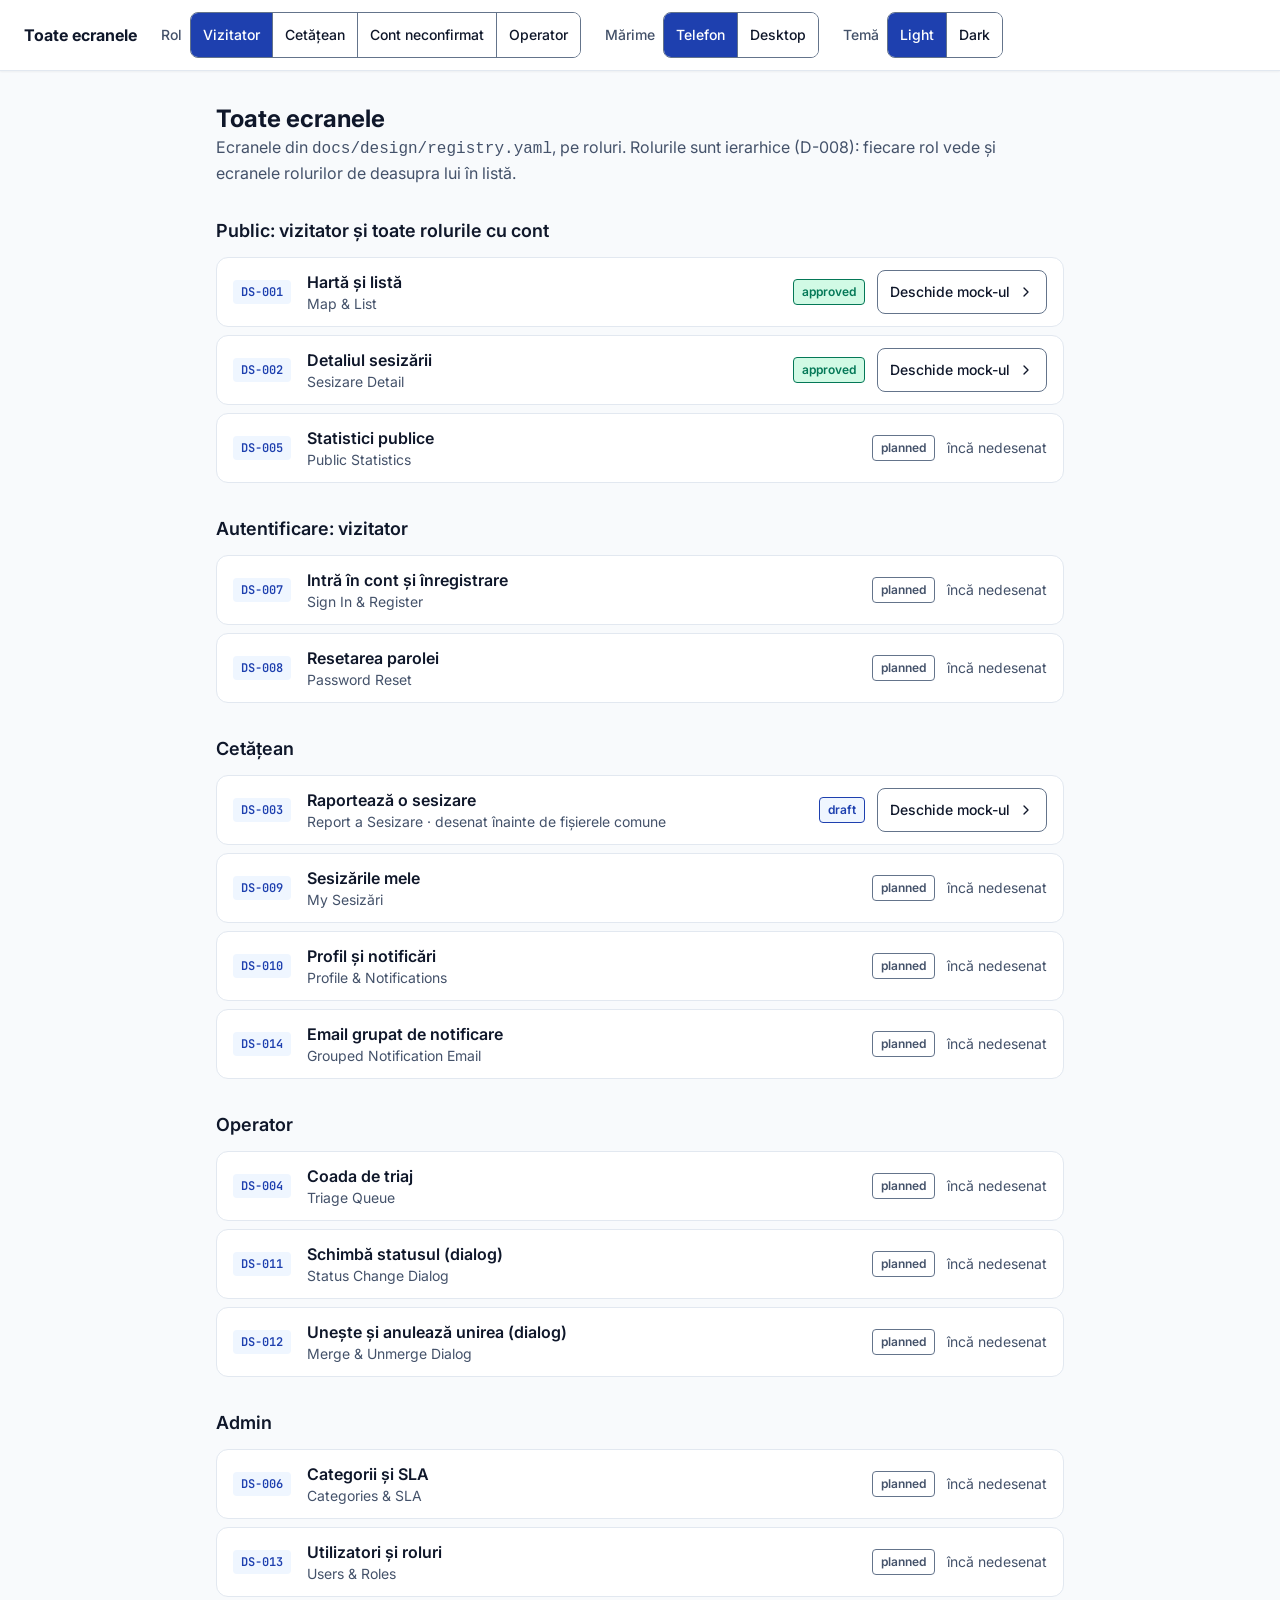
==== docs/design/mocks/index.html @ 221eec3c "docs(P08): DS-002 approved, shared mocks, D-010 and D-011 - DS-002 Sesizare Detail mock (approved): " ====
<!DOCTYPE html>
<html lang="ro">
<head>
  <meta charset="UTF-8">
  <meta name="viewport" content="width=device-width, initial-scale=1.0">
  <title>Toate ecranele · mock-uri (Cartierul Tineretului, Sibiu)</title>
  <link rel="preconnect" href="https://fonts.googleapis.com">
  <link rel="preconnect" href="https://fonts.gstatic.com" crossorigin>
  <link href="https://fonts.googleapis.com/css2?family=Inter:wght@400;500;600;700&family=JetBrains+Mono:wght@400;600&display=swap" rel="stylesheet">
  <link rel="stylesheet" href="shared.css">
  <style>
    .index { max-width: calc(var(--space-8) * 28); margin: 0 auto; padding: var(--space-8) var(--space-6); display: grid; gap: var(--space-8); }
    .index h1 { font-size: var(--text-xl); line-height: var(--lh-xl); font-weight: 700; }
    .index h2 { font-size: var(--text-lg); line-height: var(--lh-lg); font-weight: 600; margin-bottom: var(--space-3); }
    .rows { list-style: none; display: grid; gap: var(--space-2); }
    .row { display: grid; grid-template-columns: auto minmax(0, 1fr) auto; gap: var(--space-2) var(--space-4); align-items: center;
      padding: var(--space-3) var(--space-4); border-radius: var(--radius-lg); background: var(--color-surface); border: 1px solid var(--color-border); scroll-margin-top: calc(var(--space-8) * 3); }
    .row:target { border-color: var(--color-primary); background: var(--color-primary-subtle); }
    .row-name { font-weight: 600; overflow-wrap: anywhere; }
    .row-name small { display: block; font-weight: 400; font-size: var(--text-sm); line-height: var(--lh-sm); color: var(--color-text-muted); }
    .row-end { display: flex; flex-wrap: wrap; gap: var(--space-2) var(--space-3); align-items: center; justify-content: flex-end; }
    .st { font-size: var(--text-xs); line-height: var(--lh-xs); font-weight: 600; padding: var(--space-1) var(--space-2); border-radius: var(--radius-sm);
      border: 1px solid var(--color-border-input); color: var(--color-text-muted); }
    .st-approved { border-color: var(--color-success); color: var(--color-success); background: var(--color-success-bg); }
    .st-draft { border-color: var(--color-primary); color: var(--color-primary); background: var(--color-primary-subtle); }
    .undrawn { font-size: var(--text-sm); line-height: var(--lh-sm); color: var(--color-text-muted); }
    @media (max-width: 767px) { .row { grid-template-columns: auto minmax(0, 1fr); } .row-end { grid-column: 1 / -1; justify-content: flex-start; } }
  </style>
</head>
<body data-theme="light">
  <!-- Mock controls: the role, size and theme chosen here travel to every mock opened from this page -->
  <header class="mock-bar" id="mock-bar" aria-label="Comenzi mock"></header>
  <main class="index" id="index"></main>

  <script src="shared.js"></script>
  <script>
    const S = mockState({ role: 'vizitator', size: 'phone', theme: 'light' }, { roles: ['vizitator', 'cetatean', 'neconfirmat', 'operator'] });
    const STATUS_LABEL = { planned: 'planned', draft: 'draft', approved: 'approved', implemented: 'implemented', deprecated: 'deprecated' };

    function bar() {
      const seg = (ctl, items) => `<div class="seg" data-ctl="${ctl}">${items.map(([v, l]) => `<button data-v="${v}">${l}</button>`).join('')}</div>`;
      document.getElementById('mock-bar').innerHTML = `
        <div class="mock-group"><strong>Toate ecranele</strong></div>
        <div class="mock-group"><span>Rol</span>${seg('role', ['vizitator', 'cetatean', 'neconfirmat', 'operator'].map(r => [r, ROLE_LABELS[r]]))}</div>
        <div class="mock-group"><span>Mărime</span>${seg('size', [['phone', 'Telefon'], ['desktop', 'Desktop']])}</div>
        <div class="mock-group"><span>Temă</span>${seg('theme', [['light', 'Light'], ['dark', 'Dark']])}</div>`;
    }

    function render() {
      syncBar(S);
      const p = new URLSearchParams(carried(S));
      history.replaceState(null, '', `${location.pathname}?${p}${location.hash}`);
      const target = screen(location.hash.slice(1));
      const notice = target && !target.file ? `<div class="msg msg-note" role="status">
          <div class="msg-title">${ic('i-image')}${target.id} · ${target.ro}: încă nedesenat</div>
          <p>Ecranul e în lista aprobată (registry.yaml), dar nu are încă mock. Linkul care te-a adus aici va duce la mock când va fi desenat.</p></div>` : '';
      const groups = SCREEN_GROUPS.map(([g, label]) => {
        const rows = SCREENS.filter(s => s.group === g).map(s => `<li class="row" id="${s.id}">
            <span class="mock-id">${s.id}</span>
            <span class="row-name">${s.ro}<small>${s.name}${s.legacy ? ' · desenat înainte de fișierele comune' : ''}</small></span>
            <span class="row-end"><span class="st st-${s.status}">${STATUS_LABEL[s.status]}</span>
              ${s.file ? `<a class="btn btn-secondary btn-sm" href="${mockHref(s.id)}">Deschide mock-ul ${ic('i-chevron')}</a>` : '<span class="undrawn">încă nedesenat</span>'}</span></li>`).join('');
        return `<section aria-labelledby="g-${g}"><h2 id="g-${g}">${label}</h2><ul class="rows">${rows}</ul></section>`;
      }).join('');
      document.getElementById('index').innerHTML = `<div><h1>Toate ecranele</h1>
          <p class="muted">Ecranele din <code>docs/design/registry.yaml</code>, pe roluri. Rolurile sunt ierarhice (D-008): fiecare rol vede și ecranele rolurilor de deasupra lui în listă.</p></div>
        ${notice}${groups}`;
    }

    document.addEventListener('click', e => {
      const ctl = e.target.closest('[data-ctl] button');
      if (ctl) { S[ctl.parentElement.dataset.ctl] = ctl.dataset.v; render(); }
    });
    window.addEventListener('hashchange', render);
    bar();
    render();
  </script>
</body>
</html>
---- docs/design/mocks/shared.css ----
/* docs/design/mocks/shared.css — tokens and shared parts of every mock (DESIGN.md → Linking mocks).
   Loaded before each mock's own <style>. */
/* ── Design tokens: docs/design/DESIGN.md (values copied 1:1) ─────────────
   Light values are also declared on [data-theme="light"], so the map layer
   (data-theme="light" in both themes) keeps the light values of pins,
   clusters and the polygon, as the project guardrail requires. */
:root, [data-theme="light"] {
  --color-bg: #f8fafc;
  --color-surface: #ffffff;
  --color-surface-elevated: #f1f5f9;
  --color-border: #e2e8f0;
  --color-border-subtle: #f1f5f9;
  --color-border-input: #64748b;
  --color-text: #0f172a;
  --color-text-muted: #44526a;
  --color-primary: #1e40af;
  --color-primary-hover: #1e3a8a;
  --color-on-primary: #ffffff;
  --color-primary-subtle: #eff6ff;
  --color-focus: #1e40af;
  --color-status-noua: #0369a1;
  --color-status-noua-bg: #e0f2fe;
  --color-status-confirmata: #6d28d9;
  --color-status-confirmata-bg: #ede9fe;
  --color-status-in-lucru: #92400e;
  --color-status-in-lucru-bg: #fef3c7;
  --color-status-rezolvata: #047857;
  --color-status-rezolvata-bg: #d1fae5;
  --color-status-respinsa: #334155;
  --color-status-respinsa-bg: #e2e8f0;
  --color-status-fuzionata: #475569;
  --color-status-fuzionata-bg: #f1f5f9;
  --color-success: #047857;
  --color-success-bg: #d1fae5;
  --color-danger: #b91c1c;
  --color-danger-bg: #fee2e2;
}
[data-theme="dark"] {
  --color-bg: #0b0f19;
  --color-surface: #151c2c;
  --color-surface-elevated: #1e293b;
  --color-border: #253248;
  --color-border-subtle: #1b2436;
  --color-border-input: #7c8ba1;
  --color-text: #f8fafc;
  --color-text-muted: #a3b1c6;
  --color-primary: #60a5fa;
  --color-primary-hover: #93c5fd;
  --color-on-primary: #0b0f19;
  --color-primary-subtle: #172554;
  --color-focus: #93c5fd;
  --color-status-noua: #7dd3fc;
  --color-status-noua-bg: #0c2d48;
  --color-status-confirmata: #c4b5fd;
  --color-status-confirmata-bg: #2e1065;
  --color-status-in-lucru: #fcd34d;
  --color-status-in-lucru-bg: #422006;
  --color-status-rezolvata: #6ee7b7;
  --color-status-rezolvata-bg: #052e2b;
  --color-status-respinsa: #e2e8f0;
  --color-status-respinsa-bg: #334155;
  --color-status-fuzionata: #a3b1c6;
  --color-status-fuzionata-bg: #1e293b;
  --color-success: #6ee7b7;
  --color-success-bg: #052e2b;
  --color-danger: #fca5a5;
  --color-danger-bg: #450a0a;
}
:root {
  --font-sans: 'Inter', system-ui, sans-serif;
  --font-mono: 'JetBrains Mono', monospace;
  --font-numeric: tabular-nums;
  --text-xs: 12px;   --lh-xs: 16px;
  --text-sm: 14px;   --lh-sm: 20px;
  --text-base: 16px; --lh-base: 24px;
  --text-lg: 18px;   --lh-lg: 28px;
  --text-xl: 24px;   --lh-xl: 32px;
  --text-2xl: 30px;  --lh-2xl: 36px;
  --space-1: 4px; --space-2: 8px; --space-3: 12px; --space-4: 16px;
  --space-6: 24px; --space-8: 32px; --size-touch: 44px;
  --radius-sm: 4px; --radius-md: 8px; --radius-lg: 12px; --radius-xl: 16px; --radius-full: 9999px;
  --shadow-sm: 0 1px 2px rgba(0,0,0,0.05);
  --shadow-md: 0 4px 6px -1px rgba(0,0,0,0.1);
  --shadow-lg: 0 10px 15px -3px rgba(0,0,0,0.1);

  /* MOCK ONLY, not tokens: device frames. */
  --mock-phone-w: 375px;  --mock-phone-h: 760px;
  --mock-desk-w: 1280px;  --mock-desk-h: 800px;
}

/* ── Base ─────────────────────────────────────────────────────────────── */
* { box-sizing: border-box; margin: 0; padding: 0; }
body {
  font-family: var(--font-sans); font-size: var(--text-base); line-height: var(--lh-base);
  background: var(--color-bg); color: var(--color-text);
}
button, select, input { font: inherit; color: inherit; }
button { cursor: pointer; }
a { color: var(--color-primary); }
:focus-visible { outline: calc(var(--space-1) / 2) solid var(--color-focus); outline-offset: calc(var(--space-1) / 2); }
.sr-only { position: absolute; width: 1px; height: 1px; overflow: hidden; clip: rect(0 0 0 0); white-space: nowrap; }
.i { width: var(--space-4); height: var(--space-4); flex: none; stroke: currentColor; fill: none;
     stroke-width: 2; stroke-linecap: round; stroke-linejoin: round; }
.i-lg { width: var(--space-6); height: var(--space-6); }
.i-xl { width: var(--space-8); height: var(--space-8); }
.mono { font-family: var(--font-mono); }
.num { font-variant-numeric: var(--font-numeric); }
.muted { color: var(--color-text-muted); }

/* ── Mock chrome (not part of the screen) ─────────────────────────────── */
.mock-bar {
  position: sticky; top: 0; z-index: 50; display: flex; flex-wrap: wrap; gap: var(--space-3) var(--space-6);
  align-items: center; padding: var(--space-3) var(--space-6);
  background: var(--color-surface); border-bottom: 1px solid var(--color-border); box-shadow: var(--shadow-sm);
}
.mock-id { font-family: var(--font-mono); font-size: var(--text-xs); line-height: var(--lh-xs); font-weight: 600;
  color: var(--color-primary); background: var(--color-primary-subtle); padding: var(--space-1) var(--space-2); border-radius: var(--radius-sm); }
.mock-status { font-size: var(--text-xs); line-height: var(--lh-xs); font-weight: 600; color: var(--color-text-muted);
  border: 1px solid var(--color-border-input); padding: var(--space-1) var(--space-2); border-radius: var(--radius-sm); }
.mock-group { display: flex; align-items: center; gap: var(--space-2); }
.mock-group > span { font-size: var(--text-sm); line-height: var(--lh-sm); color: var(--color-text-muted); font-weight: 500; }
.mock-link { margin-left: auto; min-height: var(--size-touch); display: inline-flex; align-items: center; gap: var(--space-2);
  padding: 0 var(--space-3); border-radius: var(--radius-md); font-size: var(--text-sm); line-height: var(--lh-sm); font-weight: 500; text-decoration: none; }
.mock-link:hover { background: var(--color-primary-subtle); }
.seg { display: inline-flex; border: 1px solid var(--color-border-input); border-radius: var(--radius-md); overflow: hidden; }
.seg button { min-height: var(--size-touch); padding: 0 var(--space-3); border: 0; background: var(--color-surface);
  font-size: var(--text-sm); line-height: var(--lh-sm); font-weight: 500; display: inline-flex; align-items: center; gap: var(--space-2); }
.seg button + button { border-left: 1px solid var(--color-border-input); }
.seg button[aria-pressed="true"] { background: var(--color-primary); color: var(--color-on-primary); }
.stage { display: flex; flex-wrap: wrap; gap: var(--space-8); padding: var(--space-8) var(--space-6); align-items: flex-start; justify-content: center; }
.frame { flex: none; border: 1px solid var(--color-border); border-radius: var(--radius-xl); overflow: hidden;
  box-shadow: var(--shadow-lg); background: var(--color-bg); position: relative; }
.frame[data-size="phone"] { width: var(--mock-phone-w); height: var(--mock-phone-h); }
.frame[data-size="desktop"] { width: var(--mock-desk-w); height: var(--mock-desk-h); }
.frame-scroll { max-width: 100%; overflow-x: auto; padding-bottom: var(--space-2); }
.notes { flex: 1 1 calc(var(--space-8) * 10); max-width: calc(var(--space-8) * 16); font-size: var(--text-sm); line-height: var(--lh-sm);
  background: var(--color-surface); border: 1px solid var(--color-border); border-radius: var(--radius-lg); padding: var(--space-6); }
.notes h2 { font-size: var(--text-lg); line-height: var(--lh-lg); font-weight: 600; margin-bottom: var(--space-2); }
.notes h3 { font-size: var(--text-sm); line-height: var(--lh-sm); font-weight: 600; margin: var(--space-4) 0 var(--space-1); }
.notes ul { padding-left: var(--space-4); display: grid; gap: var(--space-1); }

/* ── App shell ────────────────────────────────────────────────────────── */
.app { display: flex; flex-direction: column; height: 100%; color: var(--color-text); }
.appbar { display: flex; align-items: center; gap: var(--space-4); padding: var(--space-2) var(--space-4);
  background: var(--color-surface); border-bottom: 1px solid var(--color-border); min-height: calc(var(--size-touch) + var(--space-4)); }
.appbar { container-type: inline-size; }
@container (max-width: 340px) { .triage-label { display: none; } .triage { padding: 0; width: var(--size-touch); } }
.brand { display: flex; align-items: center; gap: var(--space-3); min-width: 0; flex: 1 1 auto; }
.brand-mark { width: var(--size-touch); height: var(--size-touch); border-radius: var(--radius-md); flex: none;
  display: grid; place-items: center; background: var(--color-primary-subtle); color: var(--color-primary); }
.brand-text { min-width: 0; }
.brand-name { font-size: var(--text-lg); line-height: var(--lh-lg); font-weight: 600; white-space: nowrap; overflow: hidden; text-overflow: ellipsis; }
.brand-sub { font-size: var(--text-xs); line-height: var(--lh-xs); color: var(--color-text-muted); white-space: nowrap; overflow: hidden; text-overflow: ellipsis; }
.nav { display: flex; gap: var(--space-1); }
.nav a { min-height: var(--size-touch); display: inline-flex; align-items: center; gap: var(--space-2); padding: 0 var(--space-3);
  border-radius: var(--radius-md); color: var(--color-text-muted); text-decoration: none; font-size: var(--text-sm); line-height: var(--lh-sm); font-weight: 500; }
.nav a:hover { color: var(--color-text); background: var(--color-surface-elevated); }
.nav a[aria-current="page"] { color: var(--color-primary); background: var(--color-primary-subtle); font-weight: 600; }
.actions { display: flex; align-items: center; gap: var(--space-2); flex: none; }

.btn { min-height: var(--size-touch); min-width: var(--size-touch); display: inline-flex; align-items: center; justify-content: center; gap: var(--space-2);
  padding: 0 var(--space-4); border-radius: var(--radius-md); font-size: var(--text-base); line-height: var(--lh-base); font-weight: 500;
  border: 1px solid transparent; text-decoration: none; white-space: nowrap; }
.btn-primary { background: var(--color-primary); color: var(--color-on-primary); }
.btn-primary:hover { background: var(--color-primary-hover); }
.btn-secondary { background: var(--color-surface); color: var(--color-text); border-color: var(--color-border-input); }
.btn-secondary:hover { background: var(--color-surface-elevated); }
.btn-ghost { background: transparent; color: var(--color-primary); }
.btn-ghost:hover { background: var(--color-primary-subtle); }
.btn-icon { padding: 0; width: var(--size-touch); }
.btn-sm { font-size: var(--text-sm); line-height: var(--lh-sm); padding: 0 var(--space-3); }
.btn:disabled { opacity: 1; background: var(--color-surface-elevated); color: var(--color-text-muted); border-color: var(--color-border); cursor: not-allowed; }
.avatar { width: var(--size-touch); height: var(--size-touch); border-radius: var(--radius-full); border: 1px solid var(--color-border-input);
  background: var(--color-surface-elevated); color: var(--color-text); display: grid; place-items: center; }

/* Badges: status bg + 1 px border in the status color + icon + name */
.badge { display: inline-flex; align-items: center; gap: var(--space-1); padding: 0 var(--space-2); min-height: calc(var(--lh-xs) + var(--space-2));
  border-radius: var(--radius-sm); border: 1px solid var(--sc); background: var(--sbg); color: var(--sc);
  font-size: var(--text-xs); line-height: var(--lh-xs); font-weight: 600; white-space: nowrap; }
.badge .i { width: var(--space-3); height: var(--space-3); stroke-width: 2.5; }
.badge-danger { --sc: var(--color-danger); --sbg: var(--color-danger-bg); white-space: normal; }
.st-noua { --sc: var(--color-status-noua); --sbg: var(--color-status-noua-bg); }
.st-confirmata { --sc: var(--color-status-confirmata); --sbg: var(--color-status-confirmata-bg); }
.st-in-lucru { --sc: var(--color-status-in-lucru); --sbg: var(--color-status-in-lucru-bg); }
.st-rezolvata { --sc: var(--color-status-rezolvata); --sbg: var(--color-status-rezolvata-bg); }
.st-respinsa { --sc: var(--color-status-respinsa); --sbg: var(--color-status-respinsa-bg); }
.st-fuzionata { --sc: var(--color-status-fuzionata); --sbg: var(--color-status-fuzionata-bg); }
.sla-ok { display: inline-flex; align-items: center; gap: var(--space-1); font-size: var(--text-xs); line-height: var(--lh-xs);
  font-weight: 500; color: var(--color-text-muted); }
.sla-ok .i { width: var(--space-3); height: var(--space-3); }

/* Photo thumbnails, IDs and meta rows */
.thumb { width: calc(var(--space-8) * 2); height: calc(var(--space-8) * 2); flex: none; border-radius: var(--radius-md); overflow: hidden;
  background: var(--color-surface-elevated); color: var(--color-text-muted); display: grid; place-items: center; }
.thumb img { width: 100%; height: 100%; object-fit: cover; display: block; }
/* No photo yet: a placeholder shaped like a photo (sky, ground, image icon) */
.thumb-ph { background: linear-gradient(to bottom, var(--color-status-noua-bg) 55%, var(--color-border) 55%); color: var(--color-text-muted); }
.card-id { font-family: var(--font-mono); font-size: var(--text-xs); line-height: var(--lh-xs); font-weight: 600; color: var(--color-text-muted); }
.meta { display: flex; align-items: flex-start; gap: var(--space-1); font-size: var(--text-sm); line-height: var(--lh-sm); color: var(--color-text-muted); }
.meta .i { width: var(--space-4); height: var(--lh-sm); }
.meta span { min-width: 0; overflow-wrap: anywhere; }

/* Skeleton (static: DESIGN.md has no duration tokens, so no shimmer) */
.sk { background: var(--color-surface-elevated); border-radius: var(--radius-sm); height: var(--space-3); }
.sk-card { display: flex; gap: var(--space-3); padding: var(--space-3); border-radius: var(--radius-lg); border: 1px solid var(--color-border); }
.sk-lines { flex: 1; display: grid; gap: var(--space-2); align-content: start; }

/* Messages */
.msg { display: grid; gap: var(--space-3); justify-items: start; padding: var(--space-4); border-radius: var(--radius-lg); }
.msg-title { display: flex; gap: var(--space-2); align-items: flex-start; font-weight: 600; }
.msg p { font-size: var(--text-sm); line-height: var(--lh-sm); }
.msg-error { background: var(--color-danger-bg); border: 1px solid var(--color-danger); color: var(--color-text); }
.msg-error .msg-title { color: var(--color-danger); }
.msg-empty { border: 1px dashed var(--color-border-input); background: var(--color-surface); justify-items: center; text-align: center; padding: var(--space-6) var(--space-4); }
.msg-empty .ico { width: calc(var(--space-8) + var(--space-4)); height: calc(var(--space-8) + var(--space-4)); border-radius: var(--radius-full);
  background: var(--color-surface-elevated); color: var(--color-text-muted); display: grid; place-items: center; }
.msg-empty .btns { display: flex; flex-wrap: wrap; gap: var(--space-2); justify-content: center; }
.msg-note { background: var(--color-primary-subtle); border: 1px solid var(--color-primary); color: var(--color-text); }
.msg-note .msg-title { color: var(--color-primary); }
.msg-success { background: var(--color-success-bg); border: 1px solid var(--color-success); color: var(--color-text); }
.msg-success .msg-title { color: var(--color-success); }
/* Example data in a mock (not from Field.md): a dashed neutral tag, never a status color (DESIGN.md → Example data in mocks) */
.ex { display: inline-flex; align-items: center; padding: 0 var(--space-1); border: 1px dashed var(--color-border-input); border-radius: var(--radius-sm);
  font-size: var(--text-xs); line-height: var(--lh-xs); font-weight: 600; color: var(--color-text-muted); white-space: nowrap; vertical-align: middle; }
.loading-note { display: flex; gap: var(--space-2); align-items: center; font-size: var(--text-sm); line-height: var(--lh-sm); color: var(--color-text-muted); margin-bottom: var(--space-3); }

/* ── Map parts every map mock uses ─────────────────────────────────── */
/* Leaflet host: light-scoped (the map stays light in dark mode); z-index 0 keeps Leaflet's panes under the overlays */
.leaflet-host { position: absolute; inset: 0; z-index: 0; color: var(--color-text); font-family: var(--font-sans); }
.leaflet-host .leaflet-control-attribution { font-size: var(--text-xs); line-height: var(--lh-xs); }
.area { stroke: var(--color-primary); stroke-width: 3; stroke-dasharray: 8 6; fill: var(--color-primary); fill-opacity: 0.06; }
.pin-icon, .cluster-icon { display: grid; place-items: center; background: none; border: 0; border-radius: var(--radius-full); }
.pin { width: var(--space-8); height: var(--space-8); border-radius: var(--radius-full); display: grid; place-items: center;
  background: var(--sc); color: var(--color-on-primary); border: calc(var(--space-1) / 2) solid var(--color-surface); box-shadow: var(--shadow-md); position: relative; }
.pin .i { width: var(--space-4); height: var(--space-4); }
.pin.is-selected { outline: calc(var(--space-1) / 2) solid var(--sc); outline-offset: calc(var(--space-1) / 2); transform: scale(1.15); }
.pin-late { position: absolute; top: calc(var(--space-1) * -2); right: calc(var(--space-1) * -2); width: var(--space-4); height: var(--space-4);
  border-radius: var(--radius-full); background: var(--color-danger); color: var(--color-on-primary); display: grid; place-items: center;
  border: 1px solid var(--color-surface); }
.pin-late .i { width: var(--space-3); height: var(--space-3); stroke-width: 3; }

@media (prefers-reduced-motion: reduce) { * { transition: none !important; animation: none !important; } }
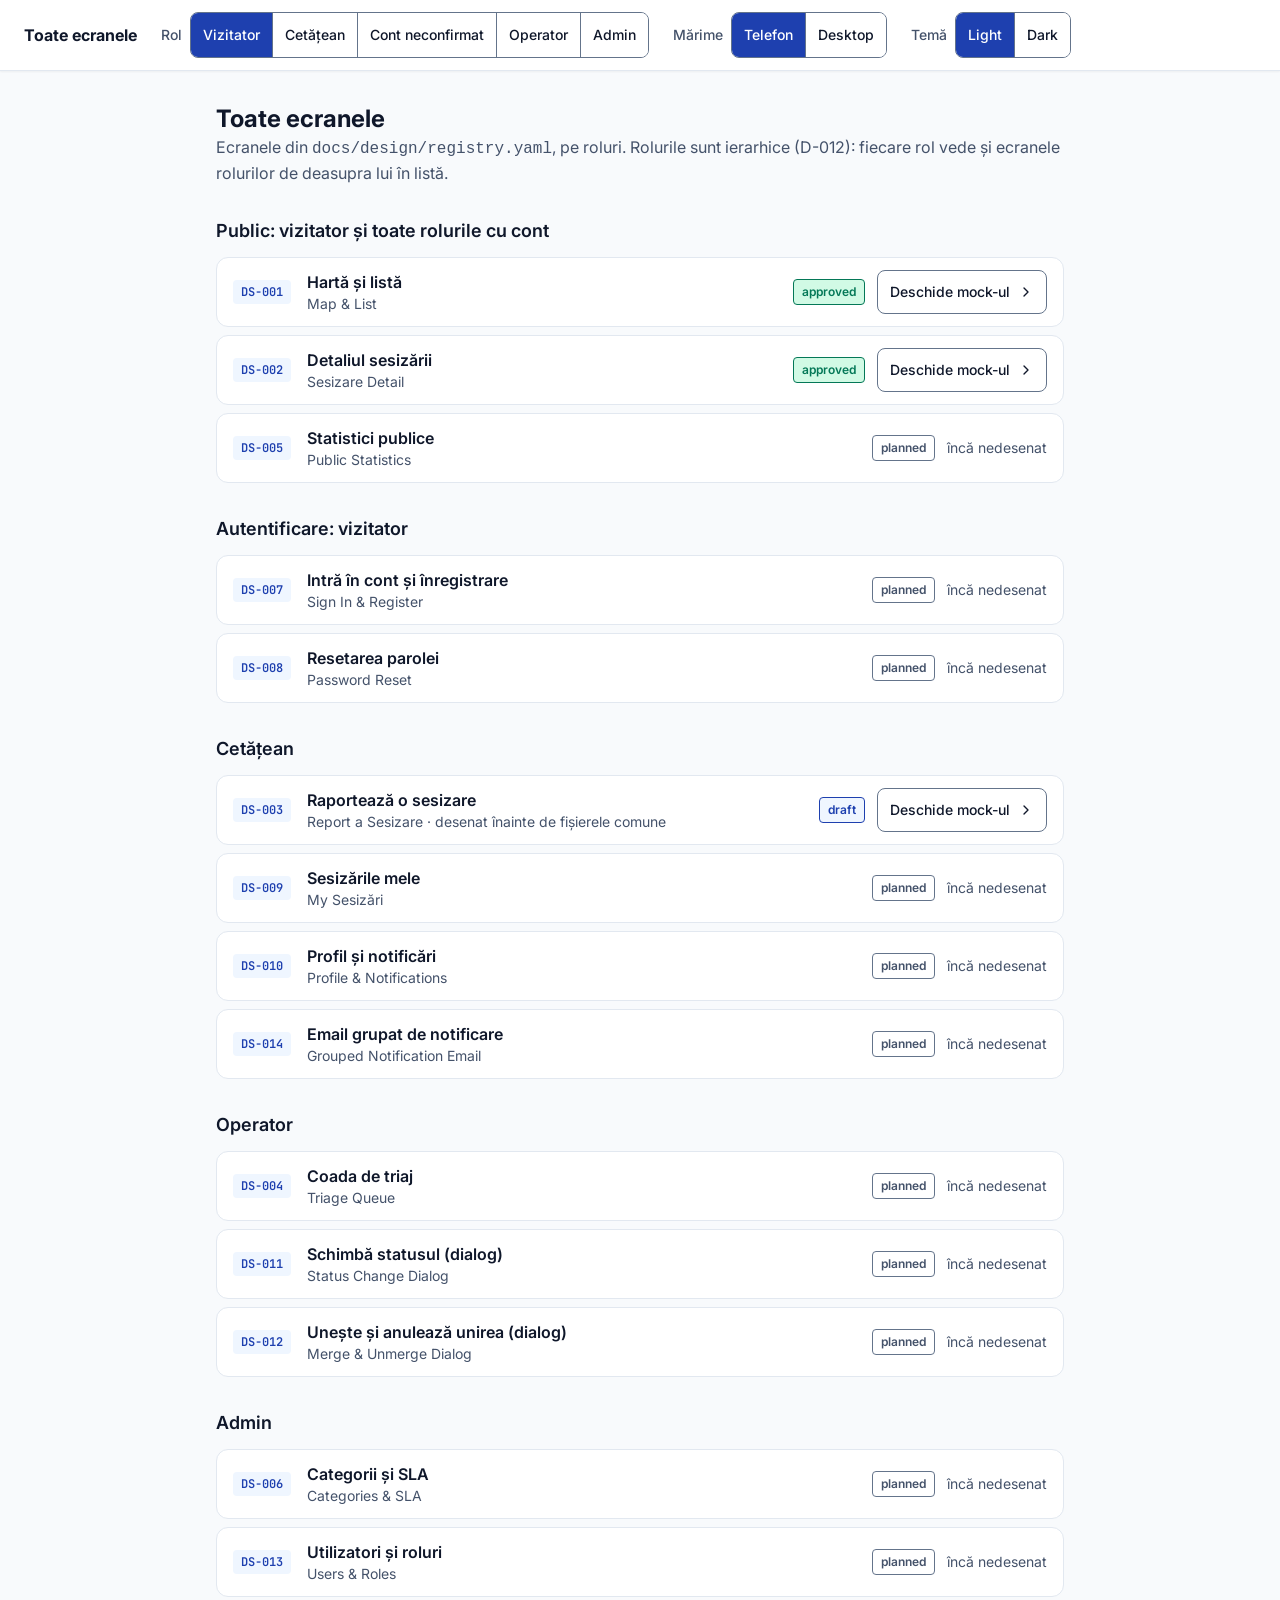
==== commit 56700958: "Merge branch 'chore/d-012-roles'" ====
--- a/docs/design/mocks/index.html
+++ b/docs/design/mocks/index.html
@@ -34,14 +34,14 @@
 
   <script src="shared.js"></script>
   <script>
-    const S = mockState({ role: 'vizitator', size: 'phone', theme: 'light' }, { roles: ['vizitator', 'cetatean', 'neconfirmat', 'operator'] });
+    const S = mockState({ role: 'vizitator', size: 'phone', theme: 'light' }, { roles: ['vizitator', 'cetatean', 'neconfirmat', 'operator', 'admin'] });
     const STATUS_LABEL = { planned: 'planned', draft: 'draft', approved: 'approved', implemented: 'implemented', deprecated: 'deprecated' };
 
     function bar() {
       const seg = (ctl, items) => `<div class="seg" data-ctl="${ctl}">${items.map(([v, l]) => `<button data-v="${v}">${l}</button>`).join('')}</div>`;
       document.getElementById('mock-bar').innerHTML = `
         <div class="mock-group"><strong>Toate ecranele</strong></div>
-        <div class="mock-group"><span>Rol</span>${seg('role', ['vizitator', 'cetatean', 'neconfirmat', 'operator'].map(r => [r, ROLE_LABELS[r]]))}</div>
+        <div class="mock-group"><span>Rol</span>${seg('role', ['vizitator', 'cetatean', 'neconfirmat', 'operator', 'admin'].map(r => [r, ROLE_LABELS[r]]))}</div>
         <div class="mock-group"><span>Mărime</span>${seg('size', [['phone', 'Telefon'], ['desktop', 'Desktop']])}</div>
         <div class="mock-group"><span>Temă</span>${seg('theme', [['light', 'Light'], ['dark', 'Dark']])}</div>`;
     }
@@ -63,7 +63,7 @@
         return `<section aria-labelledby="g-${g}"><h2 id="g-${g}">${label}</h2><ul class="rows">${rows}</ul></section>`;
       }).join('');
       document.getElementById('index').innerHTML = `<div><h1>Toate ecranele</h1>
-          <p class="muted">Ecranele din <code>docs/design/registry.yaml</code>, pe roluri. Rolurile sunt ierarhice (D-008): fiecare rol vede și ecranele rolurilor de deasupra lui în listă.</p></div>
+          <p class="muted">Ecranele din <code>docs/design/registry.yaml</code>, pe roluri. Rolurile sunt ierarhice (D-012): fiecare rol vede și ecranele rolurilor de deasupra lui în listă.</p></div>
         ${notice}${groups}`;
     }
 
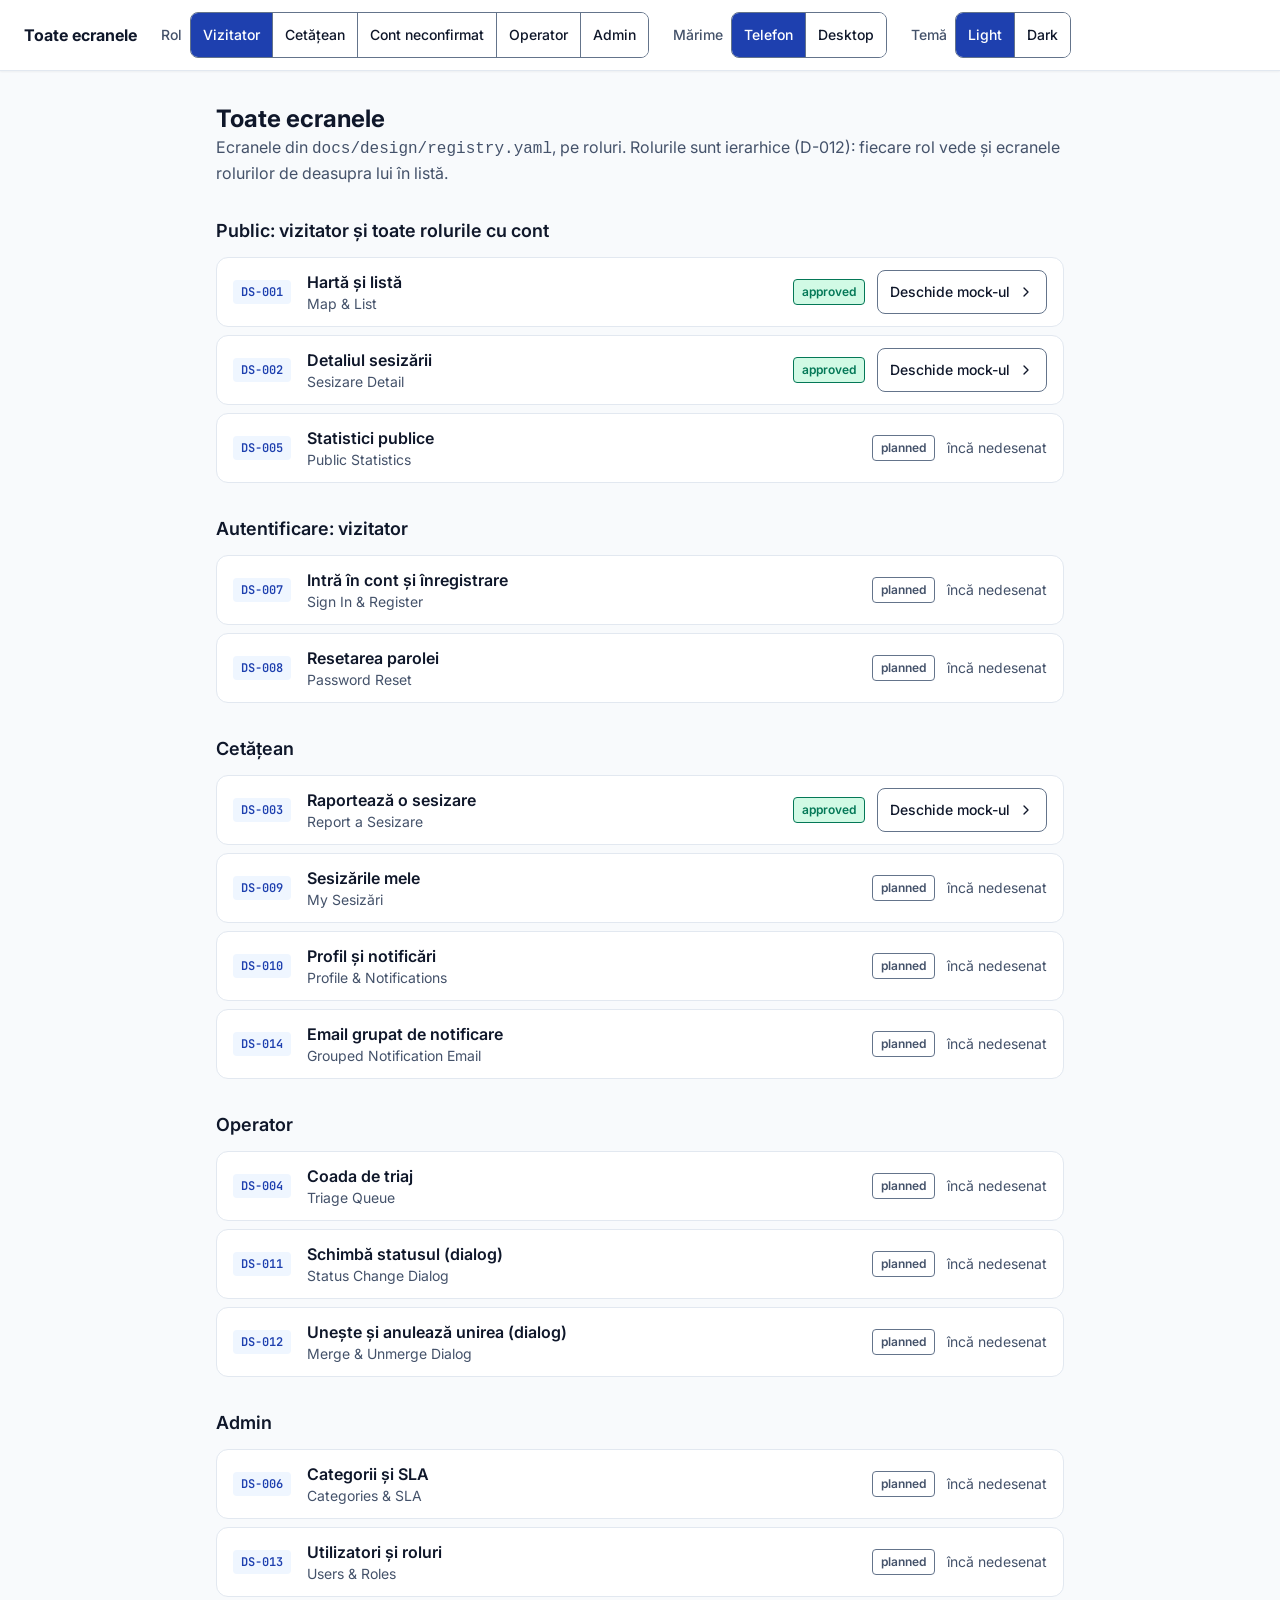
==== commit 55bd76af: "docs(P08): DS-003 on shared mock files, D-014 street field, DS-003 approved - DS-003 redrawn on shar" ====
--- a/docs/design/mocks/index.html
+++ b/docs/design/mocks/index.html
@@ -57,7 +57,7 @@
       const groups = SCREEN_GROUPS.map(([g, label]) => {
         const rows = SCREENS.filter(s => s.group === g).map(s => `<li class="row" id="${s.id}">
             <span class="mock-id">${s.id}</span>
-            <span class="row-name">${s.ro}<small>${s.name}${s.legacy ? ' · desenat înainte de fișierele comune' : ''}</small></span>
+            <span class="row-name">${s.ro}<small>${s.name}</small></span>
             <span class="row-end"><span class="st st-${s.status}">${STATUS_LABEL[s.status]}</span>
               ${s.file ? `<a class="btn btn-secondary btn-sm" href="${mockHref(s.id)}">Deschide mock-ul ${ic('i-chevron')}</a>` : '<span class="undrawn">încă nedesenat</span>'}</span></li>`).join('');
         return `<section aria-labelledby="g-${g}"><h2 id="g-${g}">${label}</h2><ul class="rows">${rows}</ul></section>`;
--- a/docs/design/mocks/shared.css
+++ b/docs/design/mocks/shared.css
@@ -229,6 +229,8 @@
 .leaflet-host { position: absolute; inset: 0; z-index: 0; color: var(--color-text); font-family: var(--font-sans); }
 .leaflet-host .leaflet-control-attribution { font-size: var(--text-xs); line-height: var(--lh-xs); }
 .area { stroke: var(--color-primary); stroke-width: 3; stroke-dasharray: 8 6; fill: var(--color-primary); fill-opacity: 0.06; }
+/* A street chosen on DS-003 (D-013): the line, highlighted on the map */
+.street-hl { stroke: var(--color-primary); stroke-width: 8; stroke-opacity: 0.55; stroke-linecap: round; fill: none; }
 .pin-icon, .cluster-icon { display: grid; place-items: center; background: none; border: 0; border-radius: var(--radius-full); }
 .pin { width: var(--space-8); height: var(--space-8); border-radius: var(--radius-full); display: grid; place-items: center;
   background: var(--sc); color: var(--color-on-primary); border: calc(var(--space-1) / 2) solid var(--color-surface); box-shadow: var(--shadow-md); position: relative; }
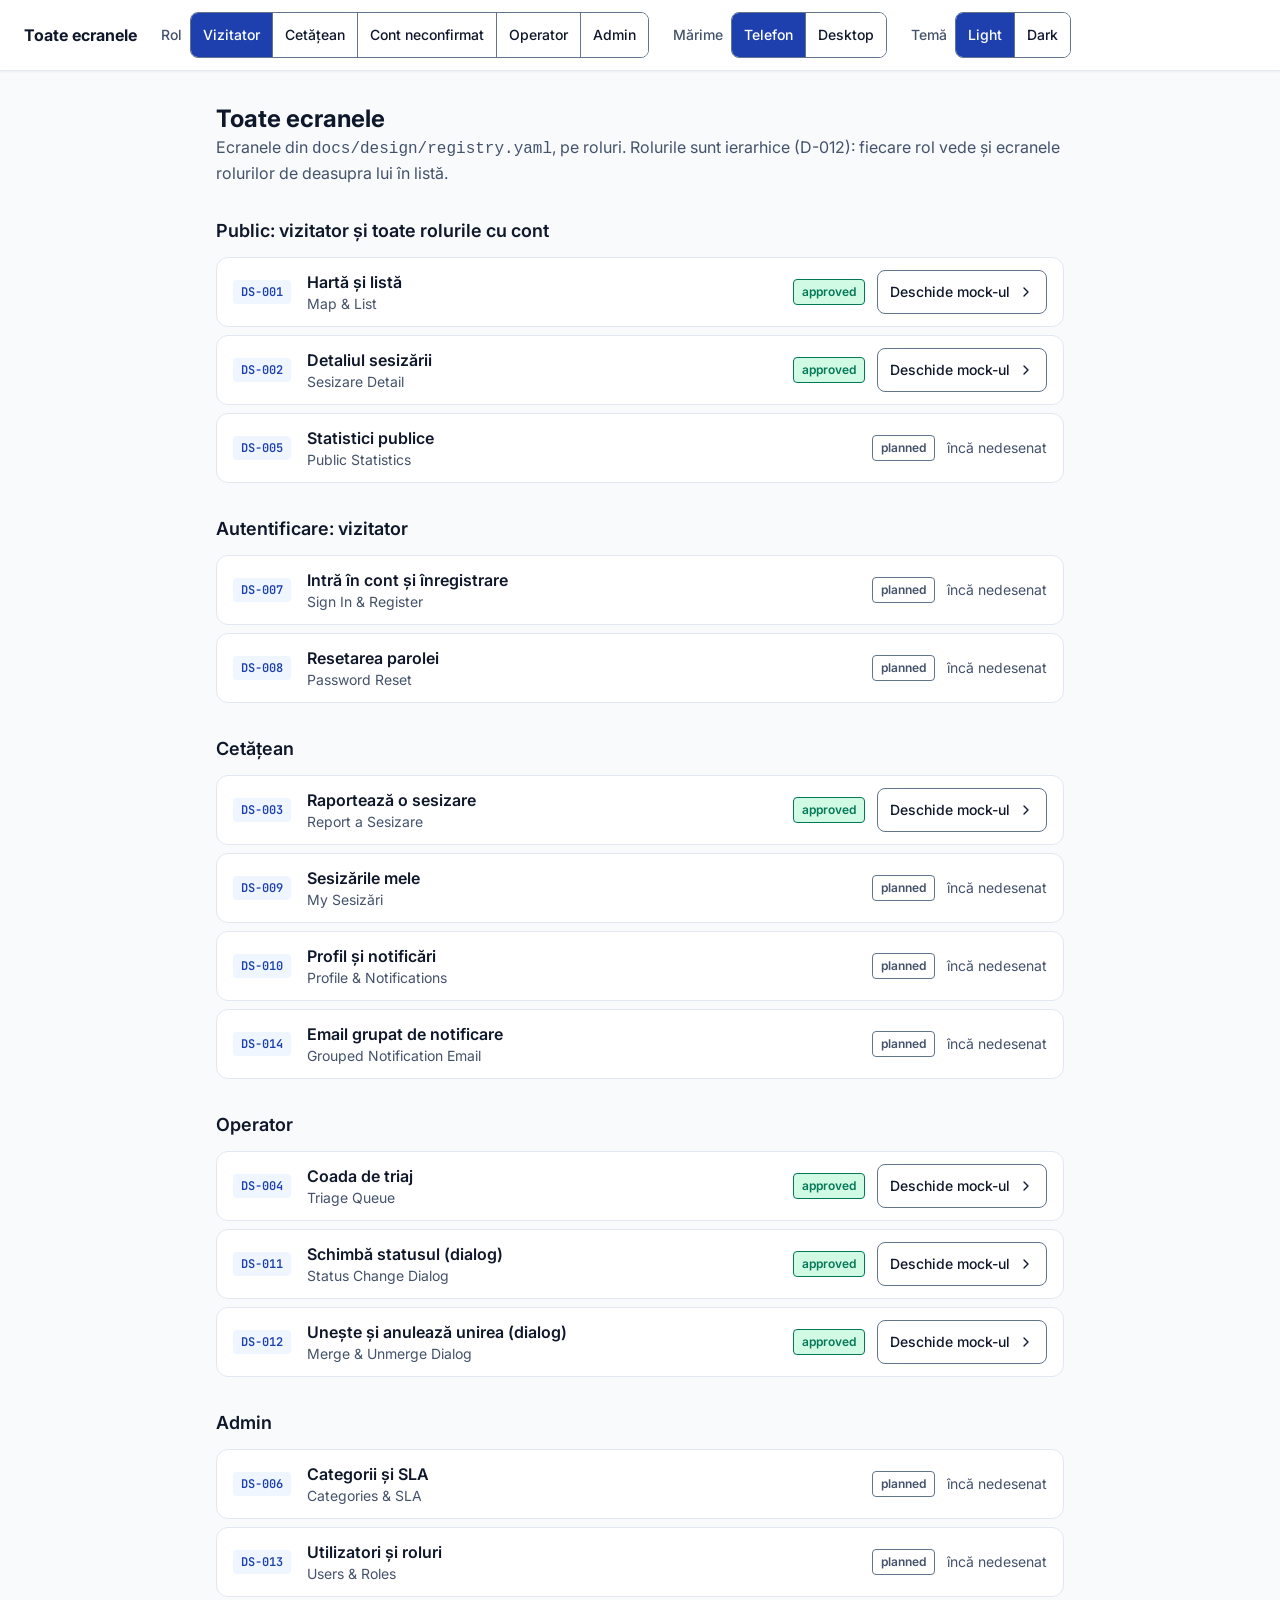
==== commit 8a259e3e: "docs(P08): DS-004, DS-011, DS-012 approved, D-015, --color-overlay - DS-004 triage queue, DS-011 sta" ====
--- a/docs/design/mocks/index.html
+++ b/docs/design/mocks/index.html
@@ -32,6 +32,7 @@
   <header class="mock-bar" id="mock-bar" aria-label="Comenzi mock"></header>
   <main class="index" id="index"></main>
 
+  <script src="seed.js"></script>
   <script src="shared.js"></script>
   <script>
     const S = mockState({ role: 'vizitator', size: 'phone', theme: 'light' }, { roles: ['vizitator', 'cetatean', 'neconfirmat', 'operator', 'admin'] });
--- a/docs/design/mocks/shared.css
+++ b/docs/design/mocks/shared.css
@@ -34,6 +34,7 @@
   --color-success-bg: #d1fae5;
   --color-danger: #b91c1c;
   --color-danger-bg: #fee2e2;
+  --color-overlay: #0f172a99;
 }
 [data-theme="dark"] {
   --color-bg: #0b0f19;
@@ -65,6 +66,7 @@
   --color-success-bg: #052e2b;
   --color-danger: #fca5a5;
   --color-danger-bg: #450a0a;
+  --color-overlay: #000000b3;
 }
 :root {
   --font-sans: 'Inter', system-ui, sans-serif;
@@ -242,3 +244,41 @@
 .pin-late .i { width: var(--space-3); height: var(--space-3); stroke-width: 3; }
 
 @media (prefers-reduced-motion: reduce) { * { transition: none !important; animation: none !important; } }
+
+/* ── Operator screens: access, dialogs, choice cards (DS-004, DS-011, DS-012) ── */
+.noaccess { padding: var(--space-6) var(--space-4); }
+.noaccess .msg-title { font-size: var(--text-lg); line-height: var(--lh-lg); }
+/* A dialog opens over the screen it came from: that screen stays behind, dimmed and inert */
+.behind { position: absolute; inset: 0; display: flex; flex-direction: column; }
+.ghost { display: grid; gap: var(--space-3); padding: var(--space-4); align-content: start; justify-items: start; }
+.ghost .sk-card { width: 100%; }
+.ghost-h { font-size: var(--text-xl); line-height: var(--lh-xl); font-weight: 700; }
+/* The dimmed screen behind a dialog: --color-overlay (DESIGN.md) */
+.scrim { position: absolute; inset: 0; background: var(--color-overlay); }
+.dialog { position: absolute; z-index: 2; display: flex; flex-direction: column; background: var(--color-surface); color: var(--color-text);
+  box-shadow: var(--shadow-lg); overflow: hidden; }
+/* Phone: the dialog covers the screen (a form with a photo is easier full-screen); desktop: centred */
+.frame[data-size="phone"] .dialog { inset: 0; }
+.frame[data-size="desktop"] .dialog { top: 50%; left: 50%; transform: translate(-50%, -50%); max-height: calc(100% - var(--space-8) * 2);
+  width: calc(var(--space-8) * 20); border-radius: var(--radius-lg); border: 1px solid var(--color-border-input); }
+.dialog-head { display: flex; gap: var(--space-3); align-items: flex-start; padding: var(--space-4); border-bottom: 1px solid var(--color-border); }
+.dialog-head > div { flex: 1; min-width: 0; display: grid; gap: var(--space-1); }
+.dialog-title { font-size: var(--text-xl); line-height: var(--lh-xl); font-weight: 700; }
+.dialog-sub { font-size: var(--text-sm); line-height: var(--lh-sm); color: var(--color-text-muted); overflow-wrap: anywhere; }
+.dialog-body { flex: 1; min-height: 0; overflow-y: auto; display: grid; gap: var(--space-4); padding: var(--space-4); align-content: start; }
+.frame[data-size="desktop"] .dialog-body, .frame[data-size="desktop"] .dialog-head, .frame[data-size="desktop"] .dialog-foot { padding-left: var(--space-6); padding-right: var(--space-6); }
+.dialog-foot { display: flex; flex-wrap: wrap-reverse; gap: var(--space-2); justify-content: flex-end; padding: var(--space-3) var(--space-4);
+  border-top: 1px solid var(--color-border); background: var(--color-surface); }
+.frame[data-size="phone"] .dialog-foot .btn { flex: 1 1 auto; }
+/* Choice cards: a radio with a whole card as its label */
+.choices { border: 0; display: grid; gap: var(--space-2); min-width: 0; }
+.choices legend { font-weight: 600; margin-bottom: var(--space-2); }
+.choice { display: grid; grid-template-columns: var(--space-6) minmax(0, 1fr); gap: var(--space-3); align-items: start; min-height: var(--size-touch);
+  padding: var(--space-3); border: 1px solid var(--color-border-input); border-radius: var(--radius-lg); background: var(--color-surface); cursor: pointer; }
+.choice input { width: var(--space-6); height: var(--space-6); margin: 0; accent-color: var(--color-primary); }
+.choice:has(input:checked) { border-color: var(--color-primary); background: var(--color-primary-subtle); box-shadow: inset 0 0 0 1px var(--color-primary); }
+.choice:has(input:focus-visible) { outline: calc(var(--space-1) / 2) solid var(--color-focus); outline-offset: calc(var(--space-1) / 2); }
+.choice-body { display: grid; gap: var(--space-1); justify-items: start; min-width: 0; }
+.choice-body .hint { font-size: var(--text-sm); line-height: var(--lh-sm); color: var(--color-text-muted); }
+.field-error { display: flex; gap: var(--space-1); align-items: flex-start; color: var(--color-danger); font-size: var(--text-sm); line-height: var(--lh-sm); font-weight: 500; }
+.field-error .i { margin-top: calc(var(--space-1) / 2); }
